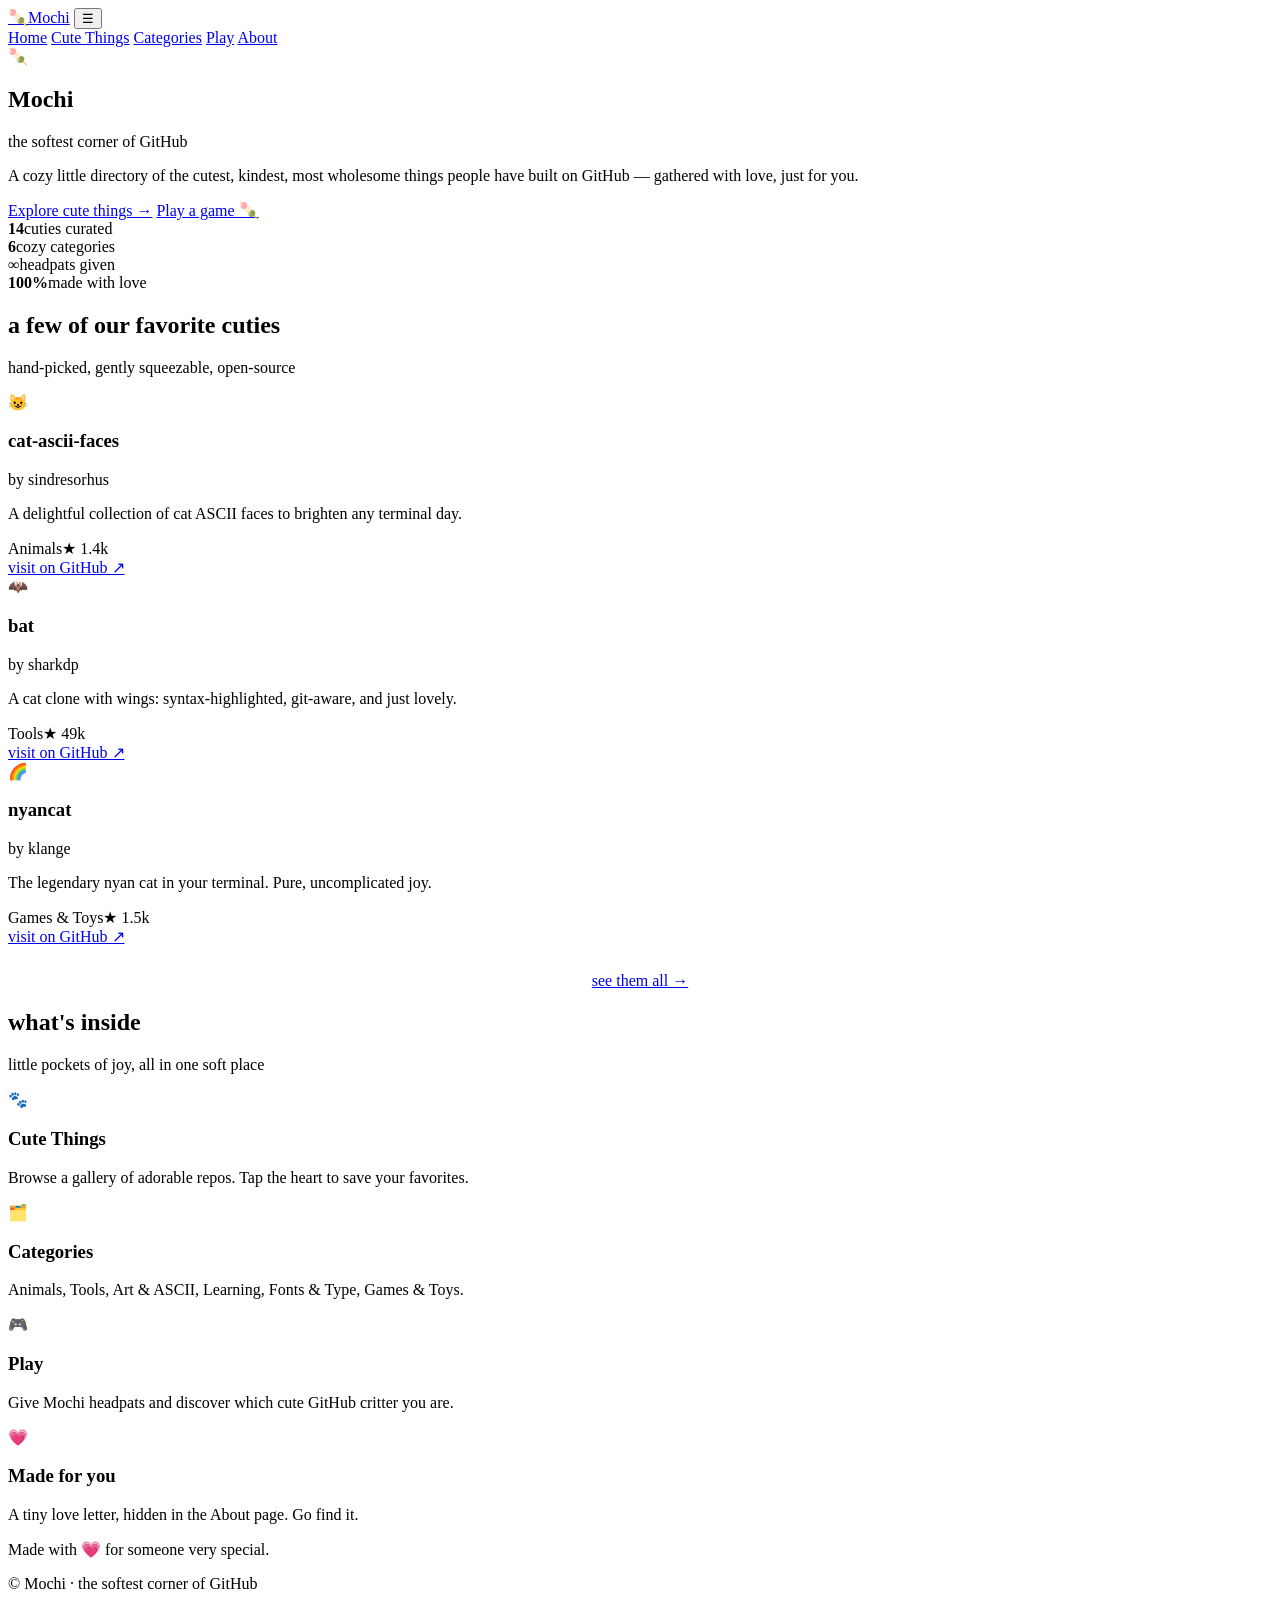
==== index.html @ b58d459f "Create index.html for Mochi website Initial creation of the index.html file with structure and conte" ====
<!DOCTYPE html>
<html lang="en">
<head>
  <meta charset="UTF-8">
  <meta name="viewport" content="width=device-width, initial-scale=1, viewport-fit=cover">
  <title>Mochi · the softest corner of GitHub</title>
  <meta name="description" content="A cozy little directory of the cutest, kindest things on GitHub.">
  <link rel="icon" href="data:image/svg+xml,<svg xmlns='http://www.w3.org/2000/svg' viewBox='0 0 100 100'><text y='.9em' font-size='90'>🍡</text></svg>">
  <link rel="preconnect" href="https://fonts.googleapis.com">
  <link rel="preconnect" href="https://fonts.gstatic.com" crossorigin>
  <link href="https://fonts.googleapis.com/css2?family=Fredoka:wght@500;600;700&family=Quicksand:wght@400;500;600;700&display=swap" rel="stylesheet">
  <link rel="stylesheet" href="assets/style.css">
</head>
<body>
  <div class="bg-deco" aria-hidden="true"><span></span><span></span><span></span></div>

  <header class="site-header">
    <div class="wrap header-inner">
      <a class="brand" href="index.html"><span class="brand-mark">🍡</span><span class="brand-name">Mochi</span></a>
      <button class="nav-toggle" aria-label="Open menu" aria-expanded="false">☰</button>
      <nav class="site-nav" aria-label="Main">
        <a href="index.html">Home</a>
        <a href="gallery.html">Cute Things</a>
        <a href="categories.html">Categories</a>
        <a href="play.html">Play</a>
        <a href="about.html">About</a>
      </nav>
    </div>
  </header>

  <main>
    <section class="hero wrap">
      <div class="hero-emoji">🍡</div>
      <h1>Mochi</h1>
      <p class="tag">the softest corner of GitHub</p>
      <p class="lead">A cozy little directory of the cutest, kindest, most wholesome things people have built on GitHub — gathered with love, just for you.</p>
      <div class="hero-cta">
        <a class="btn" href="gallery.html">Explore cute things →</a>
        <a class="btn ghost" href="play.html">Play a game 🍡</a>
      </div>
    </section>

    <section class="wrap">
      <div class="stats reveal">
        <div class="stat"><b>14</b><span>cuties curated</span></div>
        <div class="stat"><b>6</b><span>cozy categories</span></div>
        <div class="stat"><b>∞</b><span>headpats given</span></div>
        <div class="stat"><b>100%</b><span>made with love</span></div>
      </div>
    </section>

    <section class="wrap">
      <div class="section-head reveal">
        <h2>a few of our favorite cuties</h2>
        <p>hand-picked, gently squeezable, open-source</p>
      </div>
      <div class="grid">
        <article class="repo-card">
          <div class="repo-top"><span class="repo-emoji">😺</span></div>
          <h3 class="repo-name">cat-ascii-faces</h3>
          <p class="repo-owner">by sindresorhus</p>
          <p class="repo-desc">A delightful collection of cat ASCII faces to brighten any terminal day.</p>
          <div class="repo-meta"><span class="pill">Animals</span><span class="stars">★ 1.4k</span></div>
          <a class="repo-link" href="https://github.com/sindresorhus/cat-ascii-faces" target="_blank" rel="noopener">visit on GitHub ↗</a>
        </article>
        <article class="repo-card">
          <div class="repo-top"><span class="repo-emoji">🦇</span></div>
          <h3 class="repo-name">bat</h3>
          <p class="repo-owner">by sharkdp</p>
          <p class="repo-desc">A cat clone with wings: syntax-highlighted, git-aware, and just lovely.</p>
          <div class="repo-meta"><span class="pill">Tools</span><span class="stars">★ 49k</span></div>
          <a class="repo-link" href="https://github.com/sharkdp/bat" target="_blank" rel="noopener">visit on GitHub ↗</a>
        </article>
        <article class="repo-card">
          <div class="repo-top"><span class="repo-emoji">🌈</span></div>
          <h3 class="repo-name">nyancat</h3>
          <p class="repo-owner">by klange</p>
          <p class="repo-desc">The legendary nyan cat in your terminal. Pure, uncomplicated joy.</p>
          <div class="repo-meta"><span class="pill">Games & Toys</span><span class="stars">★ 1.5k</span></div>
          <a class="repo-link" href="https://github.com/klange/nyancat" target="_blank" rel="noopener">visit on GitHub ↗</a>
        </article>
      </div>
      <p style="text-align:center;margin-top:1.6rem">
        <a class="btn ghost" href="gallery.html">see them all →</a>
      </p>
    </section>

    <section class="wrap">
      <div class="section-head reveal">
        <h2>what's inside</h2>
        <p>little pockets of joy, all in one soft place</p>
      </div>
      <div class="features">
        <div class="feature reveal"><div class="ico">🐾</div><h3>Cute Things</h3><p>Browse a gallery of adorable repos. Tap the heart to save your favorites.</p></div>
        <div class="feature reveal"><div class="ico">🗂️</div><h3>Categories</h3><p>Animals, Tools, Art & ASCII, Learning, Fonts & Type, Games & Toys.</p></div>
        <div class="feature reveal"><div class="ico">🎮</div><h3>Play</h3><p>Give Mochi headpats and discover which cute GitHub critter you are.</p></div>
        <div class="feature reveal"><div class="ico">💗</div><h3>Made for you</h3><p>A tiny love letter, hidden in the About page. Go find it.</p></div>
      </div>
    </section>
  </main>

  <footer class="site-footer">
    <p>Made with <span class="heart">💗</span> for someone very special.</p>
    <p class="footer-small">© <span class="year"></span> Mochi · the softest corner of GitHub</p>
  </footer>

  <script src="assets/app.js" defer></script>
</body>
</html>
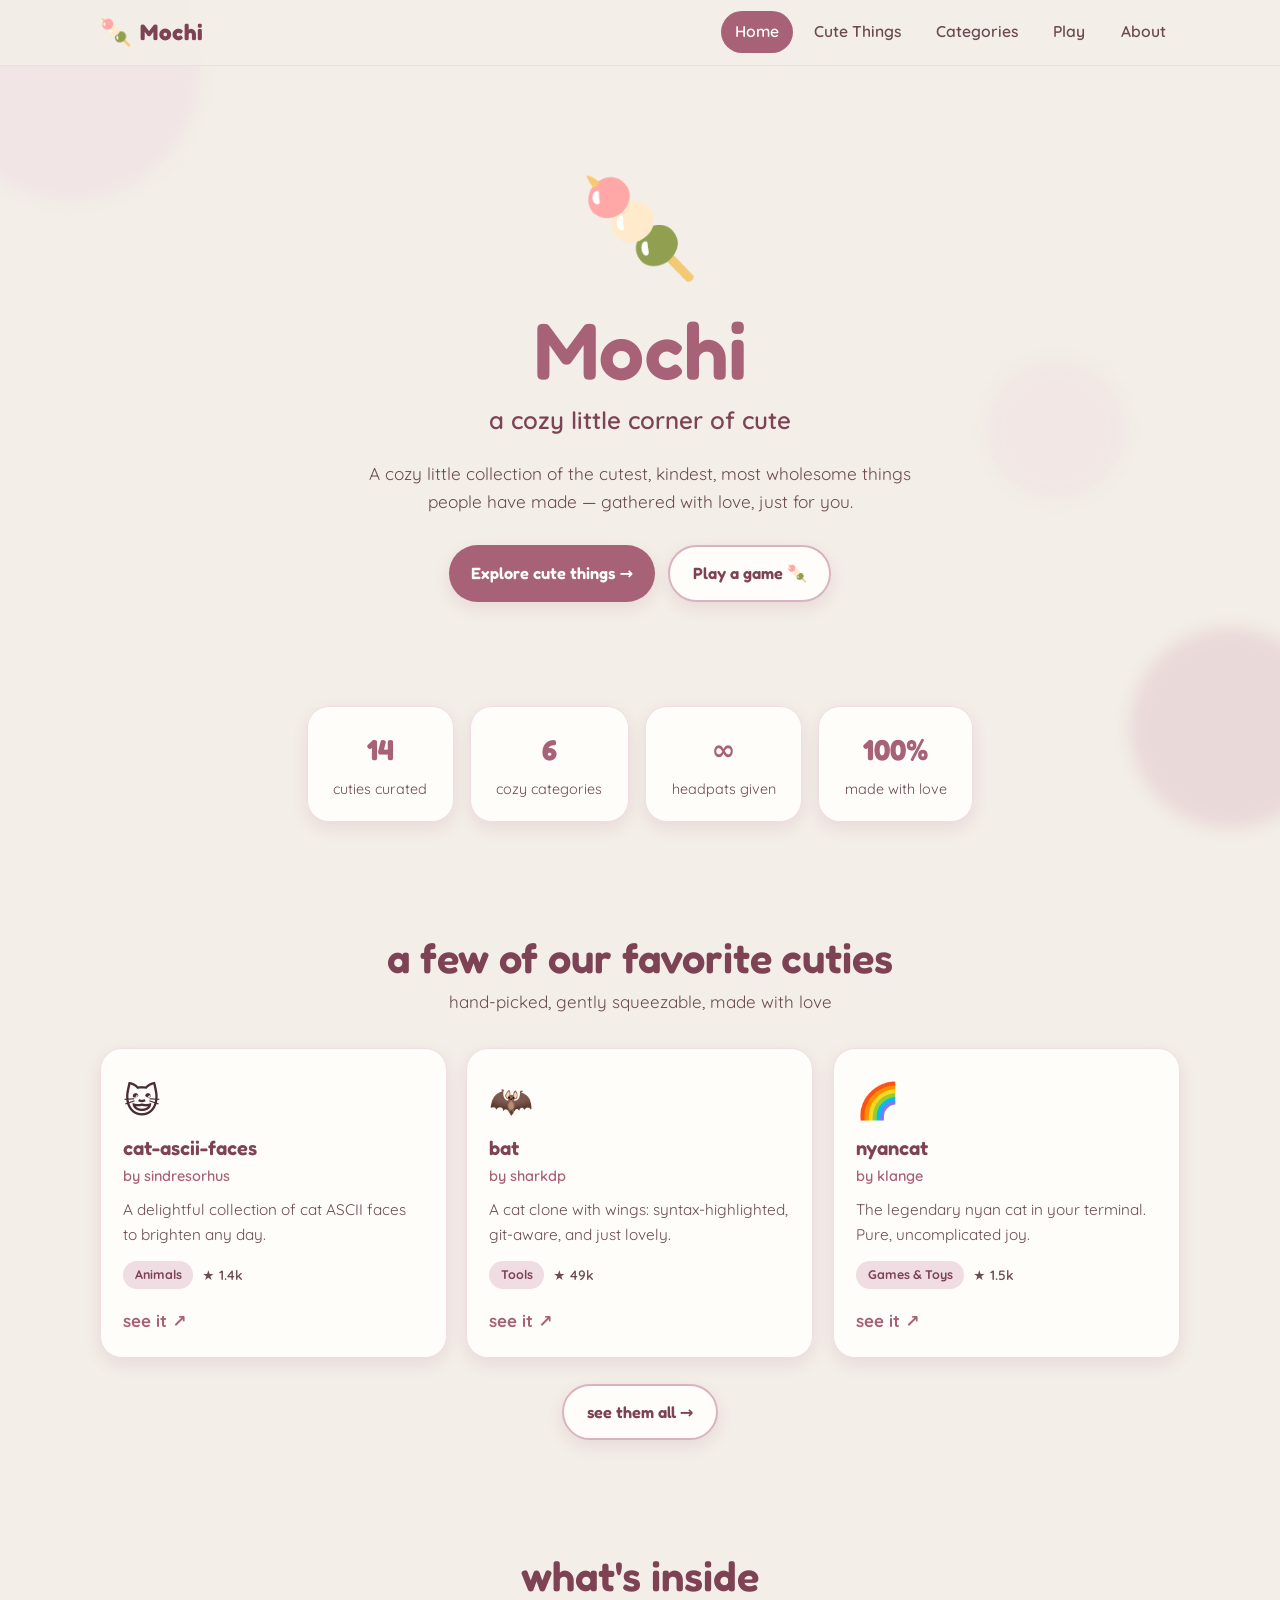
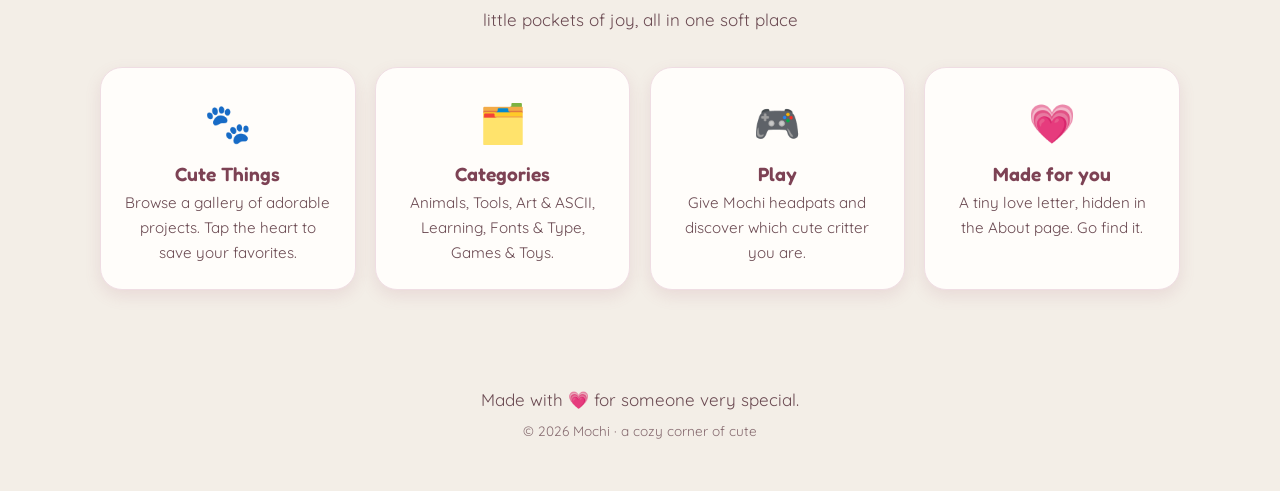
==== commit 45ef33a1: "Update title and descriptions in index.html" ====
--- a/index.html
+++ b/index.html
@@ -3,8 +3,8 @@
 <head>
   <meta charset="UTF-8">
   <meta name="viewport" content="width=device-width, initial-scale=1, viewport-fit=cover">
-  <title>Mochi · the softest corner of GitHub</title>
-  <meta name="description" content="A cozy little directory of the cutest, kindest things on GitHub.">
+  <title>Mochi · a cozy corner of cute</title>
+  <meta name="description" content="A cozy little collection of the cutest, kindest things on the internet.">
   <link rel="icon" href="data:image/svg+xml,<svg xmlns='http://www.w3.org/2000/svg' viewBox='0 0 100 100'><text y='.9em' font-size='90'>🍡</text></svg>">
   <link rel="preconnect" href="https://fonts.googleapis.com">
   <link rel="preconnect" href="https://fonts.gstatic.com" crossorigin>
@@ -32,8 +32,8 @@
     <section class="hero wrap">
       <div class="hero-emoji">🍡</div>
       <h1>Mochi</h1>
-      <p class="tag">the softest corner of GitHub</p>
-      <p class="lead">A cozy little directory of the cutest, kindest, most wholesome things people have built on GitHub — gathered with love, just for you.</p>
+      <p class="tag">a cozy little corner of cute</p>
+      <p class="lead">A cozy little collection of the cutest, kindest, most wholesome things people have made — gathered with love, just for you.</p>
       <div class="hero-cta">
         <a class="btn" href="gallery.html">Explore cute things →</a>
         <a class="btn ghost" href="play.html">Play a game 🍡</a>
@@ -52,16 +52,16 @@
     <section class="wrap">
       <div class="section-head reveal">
         <h2>a few of our favorite cuties</h2>
-        <p>hand-picked, gently squeezable, open-source</p>
+        <p>hand-picked, gently squeezable, made with love</p>
       </div>
       <div class="grid">
         <article class="repo-card">
           <div class="repo-top"><span class="repo-emoji">😺</span></div>
           <h3 class="repo-name">cat-ascii-faces</h3>
           <p class="repo-owner">by sindresorhus</p>
-          <p class="repo-desc">A delightful collection of cat ASCII faces to brighten any terminal day.</p>
+          <p class="repo-desc">A delightful collection of cat ASCII faces to brighten any day.</p>
           <div class="repo-meta"><span class="pill">Animals</span><span class="stars">★ 1.4k</span></div>
-          <a class="repo-link" href="https://github.com/sindresorhus/cat-ascii-faces" target="_blank" rel="noopener">visit on GitHub ↗</a>
+          <a class="repo-link" href="https://github.com/sindresorhus/cat-ascii-faces" target="_blank" rel="noopener">see it ↗</a>
         </article>
         <article class="repo-card">
           <div class="repo-top"><span class="repo-emoji">🦇</span></div>
@@ -69,7 +69,7 @@
           <p class="repo-owner">by sharkdp</p>
           <p class="repo-desc">A cat clone with wings: syntax-highlighted, git-aware, and just lovely.</p>
           <div class="repo-meta"><span class="pill">Tools</span><span class="stars">★ 49k</span></div>
-          <a class="repo-link" href="https://github.com/sharkdp/bat" target="_blank" rel="noopener">visit on GitHub ↗</a>
+          <a class="repo-link" href="https://github.com/sharkdp/bat" target="_blank" rel="noopener">see it ↗</a>
         </article>
         <article class="repo-card">
           <div class="repo-top"><span class="repo-emoji">🌈</span></div>
@@ -77,7 +77,7 @@
           <p class="repo-owner">by klange</p>
           <p class="repo-desc">The legendary nyan cat in your terminal. Pure, uncomplicated joy.</p>
           <div class="repo-meta"><span class="pill">Games & Toys</span><span class="stars">★ 1.5k</span></div>
-          <a class="repo-link" href="https://github.com/klange/nyancat" target="_blank" rel="noopener">visit on GitHub ↗</a>
+          <a class="repo-link" href="https://github.com/klange/nyancat" target="_blank" rel="noopener">see it ↗</a>
         </article>
       </div>
       <p style="text-align:center;margin-top:1.6rem">
@@ -91,9 +91,9 @@
         <p>little pockets of joy, all in one soft place</p>
       </div>
       <div class="features">
-        <div class="feature reveal"><div class="ico">🐾</div><h3>Cute Things</h3><p>Browse a gallery of adorable repos. Tap the heart to save your favorites.</p></div>
+        <div class="feature reveal"><div class="ico">🐾</div><h3>Cute Things</h3><p>Browse a gallery of adorable projects. Tap the heart to save your favorites.</p></div>
         <div class="feature reveal"><div class="ico">🗂️</div><h3>Categories</h3><p>Animals, Tools, Art & ASCII, Learning, Fonts & Type, Games & Toys.</p></div>
-        <div class="feature reveal"><div class="ico">🎮</div><h3>Play</h3><p>Give Mochi headpats and discover which cute GitHub critter you are.</p></div>
+        <div class="feature reveal"><div class="ico">🎮</div><h3>Play</h3><p>Give Mochi headpats and discover which cute critter you are.</p></div>
         <div class="feature reveal"><div class="ico">💗</div><h3>Made for you</h3><p>A tiny love letter, hidden in the About page. Go find it.</p></div>
       </div>
     </section>
@@ -101,7 +101,7 @@
 
   <footer class="site-footer">
     <p>Made with <span class="heart">💗</span> for someone very special.</p>
-    <p class="footer-small">© <span class="year"></span> Mochi · the softest corner of GitHub</p>
+    <p class="footer-small">© <span class="year"></span> Mochi · a cozy corner of cute</p>
   </footer>
 
   <script src="assets/app.js" defer></script>
--- a/assets/style.css
+++ b/assets/style.css
@@ -0,0 +1,238 @@
+/* ============================================================
+   Mochi — the softest corner of GitHub
+   Palette: cream #f3eee7 · rose #a76277
+   ============================================================ */
+:root{
+  --cream:#f3eee7;
+  --rose:#a76277;
+  --rose-deep:#7d4254;
+  --rose-soft:#d9b3bf;
+  --rose-tint:#efdde3;
+  --white:#fffdfa;
+  --ink:#4a2c34;
+  --ink-soft:#6b4a52;
+  --shadow:0 14px 34px rgba(167,98,119,.18);
+  --shadow-sm:0 6px 16px rgba(167,98,119,.14);
+  --radius:22px;
+  --radius-sm:14px;
+  --font-head:'Fredoka','Baloo 2',system-ui,sans-serif;
+  --font-body:'Quicksand','Nunito',system-ui,sans-serif;
+  --maxw:1080px;
+}
+
+*{box-sizing:border-box;margin:0;padding:0}
+html{scroll-behavior:smooth;-webkit-text-size-adjust:100%}
+body{
+  font-family:var(--font-body);
+  color:var(--ink);
+  background:var(--cream);
+  line-height:1.65;
+  font-size:clamp(15px,1.6vw,17px);
+  overflow-x:hidden;
+  -webkit-tap-highlight-color:transparent;
+}
+h1,h2,h3,h4{font-family:var(--font-head);color:var(--rose-deep);line-height:1.15;font-weight:600}
+a{color:var(--rose);text-decoration:none}
+img{max-width:100%;display:block}
+.wrap{width:min(100% - 2.4rem,var(--maxw));margin-inline:auto}
+
+/* ---------- background decorations ---------- */
+.bg-deco{position:fixed;inset:0;z-index:-1;overflow:hidden;pointer-events:none}
+.bg-deco span{position:absolute;border-radius:50%;filter:blur(8px);opacity:.5}
+.bg-deco span:nth-child(1){width:260px;height:260px;background:var(--rose-tint);top:-60px;left:-60px}
+.bg-deco span:nth-child(2){width:200px;height:200px;background:var(--rose-soft);bottom:8%;right:-50px;opacity:.35}
+.bg-deco span:nth-child(3){width:140px;height:140px;background:var(--rose-tint);top:40%;right:12%;opacity:.4}
+
+/* ---------- header / nav ---------- */
+.site-header{
+  position:sticky;top:0;z-index:50;
+  background:rgba(243,238,231,.82);
+  backdrop-filter:blur(10px);
+  border-bottom:1px solid var(--rose-tint);
+}
+.header-inner{
+  display:flex;align-items:center;justify-content:space-between;
+  padding:.7rem 0;position:relative;
+}
+.brand{display:flex;align-items:center;gap:.5rem;font-family:var(--font-head);font-weight:700;font-size:1.4rem;color:var(--rose-deep)}
+.brand-mark{font-size:1.6rem;animation:wobble 4s ease-in-out infinite}
+.brand-name{letter-spacing:.5px}
+.nav-toggle{
+  display:none;background:var(--white);border:2px solid var(--rose-soft);
+  color:var(--rose-deep);font-size:1.3rem;width:46px;height:46px;border-radius:14px;
+  cursor:pointer;line-height:1;
+}
+.site-nav{display:flex;gap:.4rem;flex-wrap:wrap}
+.site-nav a{
+  padding:.5rem .9rem;border-radius:999px;color:var(--ink-soft);font-weight:600;
+  transition:.2s;font-size:.98rem;
+}
+.site-nav a:hover{background:var(--rose-tint);color:var(--rose-deep)}
+.site-nav a.active{background:var(--rose);color:#fff}
+
+/* ---------- buttons ---------- */
+.btn{
+  display:inline-flex;align-items:center;gap:.5rem;cursor:pointer;
+  background:var(--rose);color:#fff;font-family:var(--font-head);font-weight:600;
+  font-size:1.02rem;padding:.8rem 1.4rem;border:none;border-radius:999px;
+  box-shadow:var(--shadow-sm);transition:transform .15s,box-shadow .2s,background .2s;
+}
+.btn:hover{transform:translateY(-2px);background:var(--rose-deep);box-shadow:var(--shadow)}
+.btn:active{transform:translateY(0) scale(.97)}
+.btn.ghost{background:var(--white);color:var(--rose-deep);border:2px solid var(--rose-soft)}
+.btn.ghost:hover{background:var(--rose-tint);color:var(--rose-deep)}
+
+/* ---------- hero ---------- */
+.hero{text-align:center;padding:clamp(2.5rem,8vw,5rem) 0 3rem}
+.hero h1{font-size:clamp(2.6rem,9vw,5rem);color:var(--rose)}
+.hero .tag{font-size:clamp(1.1rem,3.5vw,1.5rem);color:var(--rose-deep);margin-top:.3rem;font-weight:600}
+.hero p.lead{max-width:34rem;margin:1.2rem auto 0;color:var(--ink-soft);font-size:1.08rem}
+.hero-cta{display:flex;gap:.8rem;justify-content:center;flex-wrap:wrap;margin-top:1.8rem}
+.hero-emoji{font-size:clamp(3rem,12vw,6rem);animation:floaty 5s ease-in-out infinite}
+
+/* ---------- generic sections ---------- */
+section{padding:clamp(2rem,6vw,3.5rem) 0}
+.section-head{text-align:center;margin-bottom:2rem}
+.section-head h2{font-size:clamp(1.8rem,5vw,2.6rem)}
+.section-head p{color:var(--ink-soft);margin-top:.4rem}
+.card{
+  background:var(--white);border-radius:var(--radius);padding:1.6rem;
+  box-shadow:var(--shadow-sm);border:1px solid var(--rose-tint);
+}
+
+/* ---------- featured / repo cards ---------- */
+.grid{display:grid;gap:1.2rem;grid-template-columns:repeat(auto-fill,minmax(260px,1fr))}
+.repo-card{
+  background:var(--white);border-radius:var(--radius);padding:1.4rem;
+  box-shadow:var(--shadow-sm);border:1px solid var(--rose-tint);
+  display:flex;flex-direction:column;gap:.5rem;
+  animation:cardIn .45s ease both;transition:transform .2s,box-shadow .2s;
+}
+.repo-card:hover{transform:translateY(-4px);box-shadow:var(--shadow)}
+.repo-top{display:flex;align-items:center;justify-content:space-between}
+.repo-emoji{font-size:2.2rem}
+.repo-name{font-size:1.25rem;color:var(--rose-deep)}
+.repo-owner{color:var(--rose);font-weight:600;font-size:.9rem;margin-top:-.2rem}
+.repo-desc{color:var(--ink-soft);font-size:.96rem;flex:1}
+.repo-meta{display:flex;align-items:center;gap:.6rem;flex-wrap:wrap;margin-top:.3rem}
+.pill{background:var(--rose-tint);color:var(--rose-deep);font-size:.78rem;font-weight:700;padding:.25rem .7rem;border-radius:999px}
+.stars{font-size:.85rem;color:var(--ink-soft);font-weight:600}
+.repo-link{margin-top:.6rem;font-weight:700;align-self:flex-start}
+.repo-link:hover{text-decoration:underline}
+.fav-btn{
+  background:var(--cream);border:2px solid var(--rose-soft);border-radius:50%;
+  width:42px;height:42px;font-size:1.2rem;cursor:pointer;line-height:1;
+  display:grid;place-items:center;transition:.15s;
+}
+.fav-btn:hover{transform:scale(1.12)}
+.fav-btn.is-fav{background:var(--rose-tint);border-color:var(--rose)}
+
+/* ---------- stats band ---------- */
+.stats{display:flex;gap:1rem;justify-content:center;flex-wrap:wrap;text-align:center}
+.stat{background:var(--white);border-radius:var(--radius);padding:1.2rem 1.6rem;box-shadow:var(--shadow-sm);border:1px solid var(--rose-tint);min-width:140px}
+.stat b{display:block;font-family:var(--font-head);font-size:1.8rem;color:var(--rose)}
+.stat span{color:var(--ink-soft);font-size:.9rem}
+
+/* ---------- "what's inside" features ---------- */
+.features{display:grid;gap:1.2rem;grid-template-columns:repeat(auto-fit,minmax(220px,1fr))}
+.feature{background:var(--white);border-radius:var(--radius);padding:1.5rem;box-shadow:var(--shadow-sm);border:1px solid var(--rose-tint);text-align:center}
+.feature .ico{font-size:2.4rem}
+.feature h3{margin:.5rem 0 .3rem;font-size:1.2rem}
+.feature p{color:var(--ink-soft);font-size:.95rem}
+
+/* ---------- gallery controls ---------- */
+.controls{display:flex;flex-direction:column;gap:1rem;margin-bottom:1.6rem}
+.search{
+  width:100%;padding:.9rem 1.2rem;border-radius:999px;border:2px solid var(--rose-soft);
+  background:var(--white);font-family:var(--font-body);font-size:1rem;color:var(--ink);
+}
+.search:focus{outline:none;border-color:var(--rose);box-shadow:0 0 0 4px var(--rose-tint)}
+.chips{display:flex;gap:.5rem;flex-wrap:wrap}
+.chip{
+  background:var(--white);border:2px solid var(--rose-soft);color:var(--rose-deep);
+  padding:.45rem 1rem;border-radius:999px;font-weight:600;cursor:pointer;font-size:.9rem;transition:.15s;
+}
+.chip:hover{background:var(--rose-tint)}
+.chip.active{background:var(--rose);color:#fff;border-color:var(--rose)}
+.fav-bar{display:flex;align-items:center;gap:.5rem;color:var(--rose-deep);font-weight:600}
+.empty{text-align:center;color:var(--ink-soft);padding:2rem;font-size:1.1rem}
+
+/* ---------- categories ---------- */
+.cat-card{display:block;background:var(--white);border-radius:var(--radius);padding:1.5rem;box-shadow:var(--shadow-sm);border:1px solid var(--rose-tint);transition:.2s}
+.cat-card:hover{transform:translateY(-4px);box-shadow:var(--shadow)}
+.cat-card .ico{font-size:2.2rem}
+.cat-card h3{margin:.4rem 0 .2rem}
+.cat-card .count{color:var(--rose);font-weight:700;font-size:.9rem}
+
+/* ---------- play page ---------- */
+.pat-stage{text-align:center;padding:1rem 0 2rem}
+.pat-btn{
+  font-size:clamp(5rem,22vw,9rem);background:none;border:none;cursor:pointer;line-height:1;
+  filter:drop-shadow(0 10px 18px rgba(167,98,119,.3));transition:transform .12s;user-select:none;
+}
+.pat-btn.bounce{animation:pop .35s ease}
+.pat-count{font-family:var(--font-head);font-size:2.2rem;color:var(--rose)}
+.pat-msg{min-height:1.6em;color:var(--rose-deep);font-weight:600;margin-top:.4rem}
+
+.quiz{max-width:560px;margin:0 auto;background:var(--white);border-radius:var(--radius);padding:1.8rem;box-shadow:var(--shadow-sm);border:1px solid var(--rose-tint)}
+.quiz-step{color:var(--rose);font-weight:700;font-size:.85rem;text-transform:uppercase;letter-spacing:1px}
+.quiz-q{font-size:1.4rem;margin:.4rem 0 1.2rem}
+.quiz-opts{display:grid;gap:.7rem}
+.quiz-opt{
+  background:var(--cream);border:2px solid var(--rose-soft);border-radius:var(--radius-sm);
+  padding:.9rem 1.1rem;font-family:var(--font-body);font-size:1.02rem;font-weight:600;
+  color:var(--ink);cursor:pointer;text-align:left;transition:.15s;
+}
+.quiz-opt:hover{background:var(--rose-tint);border-color:var(--rose);transform:translateX(4px)}
+.quiz-result{text-align:center}
+.result-emoji{font-size:4.5rem;animation:wobble 3s ease-in-out infinite}
+.quiz-result h3{font-size:1.8rem;margin:.4rem 0}
+.quiz-result p{color:var(--ink-soft);margin-bottom:1.2rem}
+
+/* ---------- about / love note ---------- */
+.letter{max-width:620px;margin:0 auto;background:var(--white);border-radius:var(--radius);padding:clamp(1.6rem,5vw,2.6rem);box-shadow:var(--shadow);border:1px solid var(--rose-tint)}
+.letter h1{font-size:clamp(1.8rem,6vw,2.6rem);text-align:center}
+.letter p{margin:1rem 0;color:var(--ink)}
+.letter .sign{text-align:right;font-family:var(--font-head);color:var(--rose);font-size:1.3rem;margin-top:1.5rem}
+
+/* ---------- footer ---------- */
+.site-footer{text-align:center;padding:2.5rem 1rem 3rem;color:var(--ink-soft)}
+.site-footer .heart{color:var(--rose)}
+.footer-small{font-size:.85rem;margin-top:.4rem;opacity:.8}
+
+/* ---------- floating hearts ---------- */
+.float-heart{position:fixed;pointer-events:none;font-size:1.4rem;transform:translate(-50%,-50%);animation:floatUp 1s ease-out forwards;z-index:9999}
+
+/* ---------- reveal on scroll ---------- */
+.reveal{opacity:0;transform:translateY(22px);transition:opacity .6s ease,transform .6s ease}
+.reveal.is-visible{opacity:1;transform:none}
+
+/* ---------- animations ---------- */
+@keyframes floaty{0%,100%{transform:translateY(0)}50%{transform:translateY(-14px)}}
+@keyframes wobble{0%,100%{transform:rotate(-6deg)}50%{transform:rotate(6deg)}}
+@keyframes pop{0%{transform:scale(1)}40%{transform:scale(1.18)}100%{transform:scale(1)}}
+@keyframes cardIn{from{opacity:0;transform:translateY(14px) scale(.98)}to{opacity:1;transform:none}}
+@keyframes floatUp{0%{opacity:1;transform:translate(-50%,-50%) scale(.6)}100%{opacity:0;transform:translate(-50%,-160%) scale(1.25)}}
+
+/* ---------- responsive ---------- */
+@media (max-width:720px){
+  .nav-toggle{display:block}
+  .site-nav{
+    position:absolute;top:100%;left:0;right:0;
+    flex-direction:column;background:var(--white);
+    padding:.6rem;gap:.2rem;box-shadow:var(--shadow);
+    border-radius:0 0 var(--radius) var(--radius);
+    transform:scaleY(0);transform-origin:top;opacity:0;
+    transition:transform .22s ease,opacity .22s ease;pointer-events:none;
+  }
+  .site-nav.open{transform:scaleY(1);opacity:1;pointer-events:auto}
+  .site-nav a{padding:.8rem 1rem;font-size:1.05rem}
+  .hero-cta .btn{flex:1 1 auto;justify-content:center}
+}
+
+/* ---------- reduced motion ---------- */
+@media (prefers-reduced-motion:reduce){
+  *{animation:none!important;transition:none!important;scroll-behavior:auto!important}
+  .reveal{opacity:1;transform:none}
+  .repo-card{animation:none}
+}
